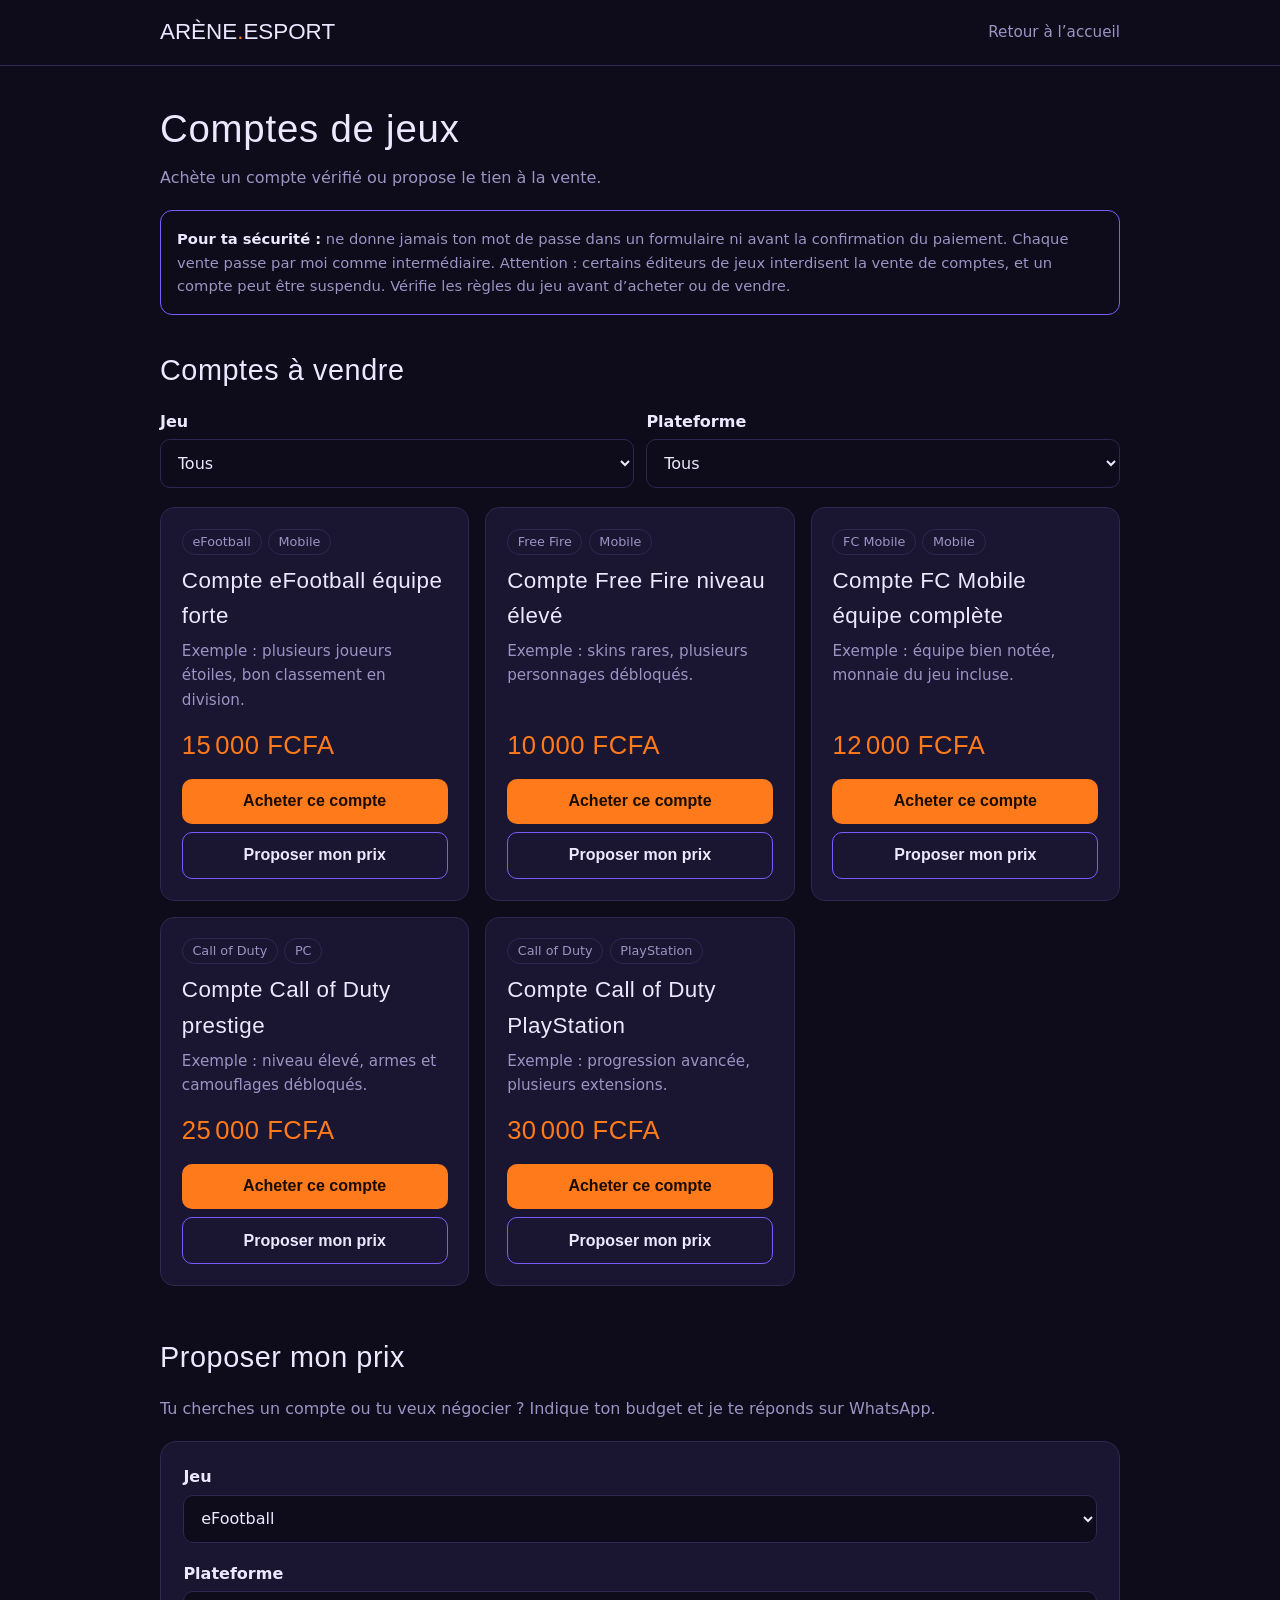
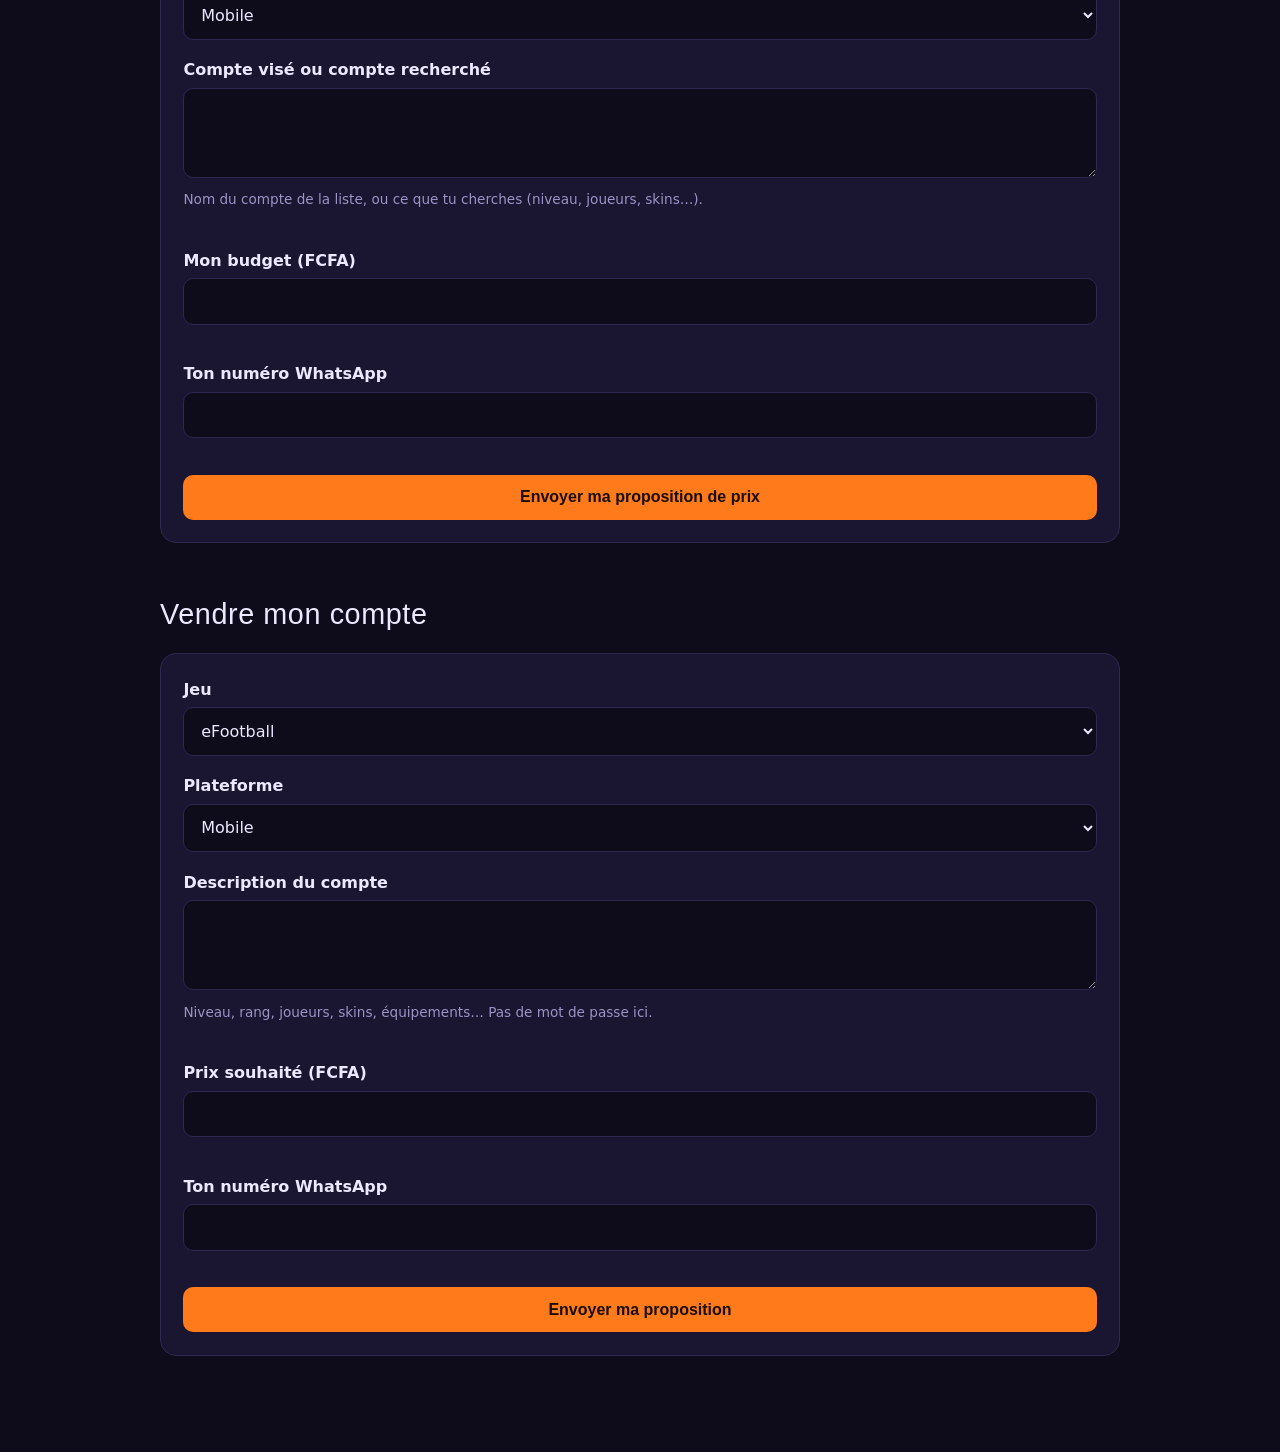
==== comptes.html @ 36faa7ac "Add files via upload" ====
<!DOCTYPE html>
<html lang="fr">
<head>
<meta charset="UTF-8">
<meta name="viewport" content="width=device-width, initial-scale=1">
<title>Comptes de jeux – Arène Esport</title>
<style>
  :root {
    --fond: #0e0b1a;
    --carte: #1a1530;
    --ligne: #2e2750;
    --texte: #ece8ff;
    --discret: #9b94c4;
    --accent: #ff7a1a;
    --accent-2: #7c5cff;
    --erreur: #ff5c7a;
  }
  * { box-sizing: border-box; margin: 0; padding: 0; }
  body {
    background: var(--fond);
    color: var(--texte);
    font-family: system-ui, -apple-system, "Segoe UI", Roboto, sans-serif;
    line-height: 1.6;
  }
  h1, h2, h3, .prix { font-family: "Impact", "Arial Narrow", sans-serif; font-weight: 400; letter-spacing: .02em; }
  a { color: inherit; text-decoration: none; }
  :focus-visible { outline: 3px solid var(--accent); outline-offset: 3px; }
  .conteneur { width: min(100% - 2rem, 960px); margin-inline: auto; }

  header { border-bottom: 1px solid var(--ligne); }
  nav { display: flex; justify-content: space-between; align-items: center; gap: 1rem; padding: .9rem 0; }
  .logo { font-family: "Impact", sans-serif; font-size: 1.4rem; }
  .logo span { color: var(--accent); }
  nav a.retour { color: var(--discret); font-size: .95rem; }

  main { padding: 2rem 0 3rem; }
  h1 { font-size: 2.4rem; margin-bottom: .4rem; }
  h2 { font-size: 1.8rem; margin-bottom: 1rem; }
  .intro { color: var(--discret); margin-bottom: 1.2rem; }

  .avertissement {
    border: 1px solid var(--accent-2);
    border-radius: 12px;
    padding: 1rem;
    color: var(--discret);
    font-size: .92rem;
    margin-bottom: 2rem;
  }
  .avertissement strong { color: var(--texte); }

  section { margin-bottom: 3rem; }

  /* Champs et boutons */
  label { display: block; font-weight: 600; margin-bottom: .3rem; }
  input, select, textarea {
    width: 100%;
    background: var(--fond);
    color: var(--texte);
    border: 1px solid var(--ligne);
    border-radius: 10px;
    padding: .8rem;
    font-size: 1rem;
    font-family: inherit;
  }
  textarea { min-height: 90px; resize: vertical; }
  input:focus, select:focus, textarea:focus { border-color: var(--accent); }
  .invalide { border-color: var(--erreur); }
  .erreur { color: var(--erreur); font-size: .85rem; margin-top: .25rem; min-height: 1.1em; }
  .aide { color: var(--discret); font-size: .85rem; margin-top: .25rem; }
  .bouton {
    background: var(--accent);
    color: #1a0d00;
    font-weight: 700;
    font-size: 1rem;
    border: 0;
    border-radius: 10px;
    padding: .85rem;
    cursor: pointer;
  }
  .bouton:hover { filter: brightness(1.08); }
  .bouton.secondaire { background: transparent; color: var(--texte); border: 1px solid var(--accent-2); }
  .boutons-carte { display: grid; gap: .5rem; }

  /* Filtres */
  .filtres { display: grid; gap: .8rem; grid-template-columns: 1fr 1fr; margin-bottom: 1.2rem; }

  /* Cartes */
  .grille { display: grid; gap: 1rem; grid-template-columns: repeat(auto-fit, minmax(260px, 1fr)); }
  .carte {
    background: var(--carte);
    border: 1px solid var(--ligne);
    border-radius: 14px;
    padding: 1.3rem;
    display: flex;
    flex-direction: column;
  }
  .etiquettes { display: flex; gap: .4rem; flex-wrap: wrap; margin-bottom: .5rem; }
  .etiquette { font-size: .8rem; border: 1px solid var(--ligne); border-radius: 999px; padding: .1rem .6rem; color: var(--discret); }
  .carte h3 { font-size: 1.4rem; margin-bottom: .3rem; }
  .carte p.desc { color: var(--discret); font-size: .95rem; flex-grow: 1; }
  .prix { color: var(--accent); font-size: 1.6rem; margin: .8rem 0; }
  .vide { color: var(--discret); grid-column: 1 / -1; }

  /* Formulaire de vente */
  form {
    background: var(--carte);
    border: 1px solid var(--ligne);
    border-radius: 16px;
    padding: 1.4rem;
    display: grid;
    gap: 1.1rem;
  }
</style>
<link rel="manifest" href="manifest.json">
<meta name="theme-color" content="#0e0b1a">
<link rel="apple-touch-icon" href="icon-192.png">
</head>
<body>

<header>
  <nav class="conteneur">
    <a href="index.html" class="logo">ARÈNE<span>.</span>ESPORT</a>
    <a href="index.html" class="retour">Retour à l’accueil</a>
  </nav>
</header>

<main class="conteneur">
  <h1>Comptes de jeux</h1>
  <p class="intro">Achète un compte vérifié ou propose le tien à la vente.</p>

  <div class="avertissement">
    <strong>Pour ta sécurité :</strong> ne donne jamais ton mot de passe dans un formulaire ni avant la confirmation du paiement.
    Chaque vente passe par moi comme intermédiaire. Attention : certains éditeurs de jeux interdisent la vente de comptes,
    et un compte peut être suspendu. Vérifie les règles du jeu avant d’acheter ou de vendre.
  </div>

  <!-- ===== ACHETER ===== -->
  <section id="acheter">
    <h2>Comptes à vendre</h2>

    <div class="filtres">
      <div>
        <label for="filtre-jeu">Jeu</label>
        <select id="filtre-jeu"></select>
      </div>
      <div>
        <label for="filtre-plateforme">Plateforme</label>
        <select id="filtre-plateforme"></select>
      </div>
    </div>

    <div class="grille" id="grille"></div>
  </section>

  <!-- ===== PROPOSER UN PRIX ===== -->
  <section id="offre">
    <h2>Proposer mon prix</h2>
    <p class="intro">Tu cherches un compte ou tu veux négocier ? Indique ton budget et je te réponds sur WhatsApp.</p>
    <form id="formulaire-offre" novalidate>
      <div>
        <label for="offre-jeu">Jeu</label>
        <select id="offre-jeu"></select>
      </div>
      <div>
        <label for="offre-plateforme">Plateforme</label>
        <select id="offre-plateforme"></select>
      </div>
      <div>
        <label for="offre-details">Compte visé ou compte recherché</label>
        <textarea id="offre-details"></textarea>
        <p class="aide">Nom du compte de la liste, ou ce que tu cherches (niveau, joueurs, skins…).</p>
        <p class="erreur" id="err-offre-details"></p>
      </div>
      <div>
        <label for="offre-budget">Mon budget (FCFA)</label>
        <input id="offre-budget" type="text" inputmode="numeric">
        <p class="erreur" id="err-offre-budget"></p>
      </div>
      <div>
        <label for="offre-whatsapp">Ton numéro WhatsApp</label>
        <input id="offre-whatsapp" type="tel" autocomplete="tel">
        <p class="erreur" id="err-offre-whatsapp"></p>
      </div>
      <button type="submit" class="bouton">Envoyer ma proposition de prix</button>
    </form>
  </section>

  <!-- ===== VENDRE ===== -->
  <section id="vendre">
    <h2>Vendre mon compte</h2>
    <form id="formulaire" novalidate>
      <div>
        <label for="jeu">Jeu</label>
        <select id="jeu"></select>
      </div>
      <div>
        <label for="plateforme">Plateforme</label>
        <select id="plateforme"></select>
      </div>
      <div>
        <label for="description">Description du compte</label>
        <textarea id="description"></textarea>
        <p class="aide">Niveau, rang, joueurs, skins, équipements… Pas de mot de passe ici.</p>
        <p class="erreur" id="err-description"></p>
      </div>
      <div>
        <label for="prix-voulu">Prix souhaité (FCFA)</label>
        <input id="prix-voulu" type="text" inputmode="numeric">
        <p class="erreur" id="err-prix-voulu"></p>
      </div>
      <div>
        <label for="whatsapp">Ton numéro WhatsApp</label>
        <input id="whatsapp" type="tel" autocomplete="tel">
        <p class="erreur" id="err-whatsapp"></p>
      </div>
      <button type="submit" class="bouton">Envoyer ma proposition</button>
    </form>
  </section>
</main>

<script>
  // ===== Réglage : ton numéro WhatsApp (indicatif + numéro, sans + ni espaces) =====
  const NUMERO_ORGANISATEUR = "225XXXXXXXXXX";

  const JEUX = ["eFootball", "Free Fire", "FC Mobile", "Call of Duty"];
  const PLATEFORMES = ["Mobile", "PC", "PlayStation"];

  // ===== Catalogue : EXEMPLES à remplacer par tes vrais comptes vérifiés =====
  const COMPTES = [
    { jeu: "eFootball", plateforme: "Mobile", titre: "Compte eFootball équipe forte",
      desc: "Exemple : plusieurs joueurs étoiles, bon classement en division.", prix: 15000 },
    { jeu: "Free Fire", plateforme: "Mobile", titre: "Compte Free Fire niveau élevé",
      desc: "Exemple : skins rares, plusieurs personnages débloqués.", prix: 10000 },
    { jeu: "FC Mobile", plateforme: "Mobile", titre: "Compte FC Mobile équipe complète",
      desc: "Exemple : équipe bien notée, monnaie du jeu incluse.", prix: 12000 },
    { jeu: "Call of Duty", plateforme: "PC", titre: "Compte Call of Duty prestige",
      desc: "Exemple : niveau élevé, armes et camouflages débloqués.", prix: 25000 },
    { jeu: "Call of Duty", plateforme: "PlayStation", titre: "Compte Call of Duty PlayStation",
      desc: "Exemple : progression avancée, plusieurs extensions.", prix: 30000 }
  ];

  function formaterPrix(n) { return n.toLocaleString("fr-FR") + " FCFA"; }

  function ouvrirWhatsApp(message) {
    window.location.href = "https://wa.me/" + NUMERO_ORGANISATEUR + "?text=" + encodeURIComponent(message);
  }

  // Remplit une liste déroulante
  function remplirSelect(select, options, avecTout) {
    if (avecTout) select.add(new Option("Tous", "Tous"));
    options.forEach(o => select.add(new Option(o, o)));
  }

  const filtreJeu = document.getElementById("filtre-jeu");
  const filtrePlateforme = document.getElementById("filtre-plateforme");
  const grille = document.getElementById("grille");

  remplirSelect(filtreJeu, JEUX, true);
  remplirSelect(filtrePlateforme, PLATEFORMES, true);
  remplirSelect(document.getElementById("jeu"), JEUX, false);
  remplirSelect(document.getElementById("plateforme"), PLATEFORMES, false);
  remplirSelect(document.getElementById("offre-jeu"), JEUX, false);
  remplirSelect(document.getElementById("offre-plateforme"), PLATEFORMES, false);

  function ajouter(parent, balise, classe, texte) {
    const el = document.createElement(balise);
    if (classe) el.className = classe;
    el.textContent = texte;
    parent.appendChild(el);
    return el;
  }

  function afficherComptes() {
    grille.innerHTML = "";
    const liste = COMPTES.filter(c =>
      (filtreJeu.value === "Tous" || c.jeu === filtreJeu.value) &&
      (filtrePlateforme.value === "Tous" || c.plateforme === filtrePlateforme.value)
    );

    if (liste.length === 0) {
      ajouter(grille, "p", "vide", "Aucun compte pour ces filtres. Essaie un autre jeu ou une autre plateforme.");
      return;
    }

    liste.forEach(c => {
      const carte = document.createElement("article");
      carte.className = "carte";

      const etiquettes = document.createElement("div");
      etiquettes.className = "etiquettes";
      ajouter(etiquettes, "span", "etiquette", c.jeu);
      ajouter(etiquettes, "span", "etiquette", c.plateforme);
      carte.appendChild(etiquettes);

      ajouter(carte, "h3", "", c.titre);
      ajouter(carte, "p", "desc", c.desc);
      ajouter(carte, "p", "prix", formaterPrix(c.prix));

      const boutons = document.createElement("div");
      boutons.className = "boutons-carte";
      carte.appendChild(boutons);

      const bouton = ajouter(boutons, "button", "bouton", "Acheter ce compte");
      bouton.addEventListener("click", () => {
        ouvrirWhatsApp("Bonjour, je suis intéressé par ce compte : " + c.titre +
          " (" + c.jeu + ", " + c.plateforme + ") à " + formaterPrix(c.prix) + ".");
      });

      // Pré-remplit le formulaire de proposition avec ce compte, puis y fait défiler la page
      const offre = ajouter(boutons, "button", "bouton secondaire", "Proposer mon prix");
      offre.addEventListener("click", () => {
        document.getElementById("offre-jeu").value = c.jeu;
        document.getElementById("offre-plateforme").value = c.plateforme;
        document.getElementById("offre-details").value = c.titre;
        document.getElementById("offre").scrollIntoView({ behavior: "smooth" });
        document.getElementById("offre-budget").focus({ preventScroll: true });
      });

      grille.appendChild(carte);
    });
  }

  filtreJeu.addEventListener("change", afficherComptes);
  filtrePlateforme.addEventListener("change", afficherComptes);
  afficherComptes();

  // ===== Formulaire de vente =====
  function erreur(id, message) {
    document.getElementById("err-" + id).textContent = message;
    document.getElementById(id).classList.toggle("invalide", message !== "");
    return message === "";
  }

  document.getElementById("formulaire").addEventListener("submit", function (e) {
    e.preventDefault();

    const jeu = document.getElementById("jeu").value;
    const plateforme = document.getElementById("plateforme").value;
    const description = document.getElementById("description").value.trim();
    const prixVoulu = document.getElementById("prix-voulu").value.trim();
    const whatsapp = document.getElementById("whatsapp").value.trim();

    const ok = [
      erreur("description", description.length < 15 ? "Décris ton compte (15 caractères minimum)." : ""),
      erreur("prix-voulu", !/^\d{3,}$/.test(prixVoulu) ? "Entre un prix en chiffres, par exemple 10000." : ""),
      erreur("whatsapp", !/^\+?\d[\d\s]{7,}$/.test(whatsapp) ? "Entre un numéro valide (8 chiffres minimum)." : "")
    ].every(Boolean);

    if (!ok) return;

    ouvrirWhatsApp("Bonjour, je veux vendre mon compte.\n" +
      "Jeu : " + jeu + "\n" +
      "Plateforme : " + plateforme + "\n" +
      "Description : " + description + "\n" +
      "Prix souhaité : " + formaterPrix(Number(prixVoulu)) + "\n" +
      "Mon WhatsApp : " + whatsapp);
  });

  // ===== Formulaire de proposition de prix =====
  document.getElementById("formulaire-offre").addEventListener("submit", function (e) {
    e.preventDefault();

    const jeu = document.getElementById("offre-jeu").value;
    const plateforme = document.getElementById("offre-plateforme").value;
    const details = document.getElementById("offre-details").value.trim();
    const budget = document.getElementById("offre-budget").value.trim();
    const whatsapp = document.getElementById("offre-whatsapp").value.trim();

    const ok = [
      erreur("offre-details", details.length < 10 ? "Indique le compte visé ou ce que tu cherches (10 caractères minimum)." : ""),
      erreur("offre-budget", !/^\d{3,}$/.test(budget) ? "Entre ton budget en chiffres, par exemple 8000." : ""),
      erreur("offre-whatsapp", !/^\+?\d[\d\s]{7,}$/.test(whatsapp) ? "Entre un numéro valide (8 chiffres minimum)." : "")
    ].every(Boolean);

    if (!ok) return;

    ouvrirWhatsApp("Bonjour, je veux proposer un prix pour un compte.\n" +
      "Jeu : " + jeu + "\n" +
      "Plateforme : " + plateforme + "\n" +
      "Compte visé ou recherché : " + details + "\n" +
      "Mon budget : " + formaterPrix(Number(budget)) + "\n" +
      "Mon WhatsApp : " + whatsapp);
  });
</script>
<script src="pwa.js"></script>
</body>
</html>
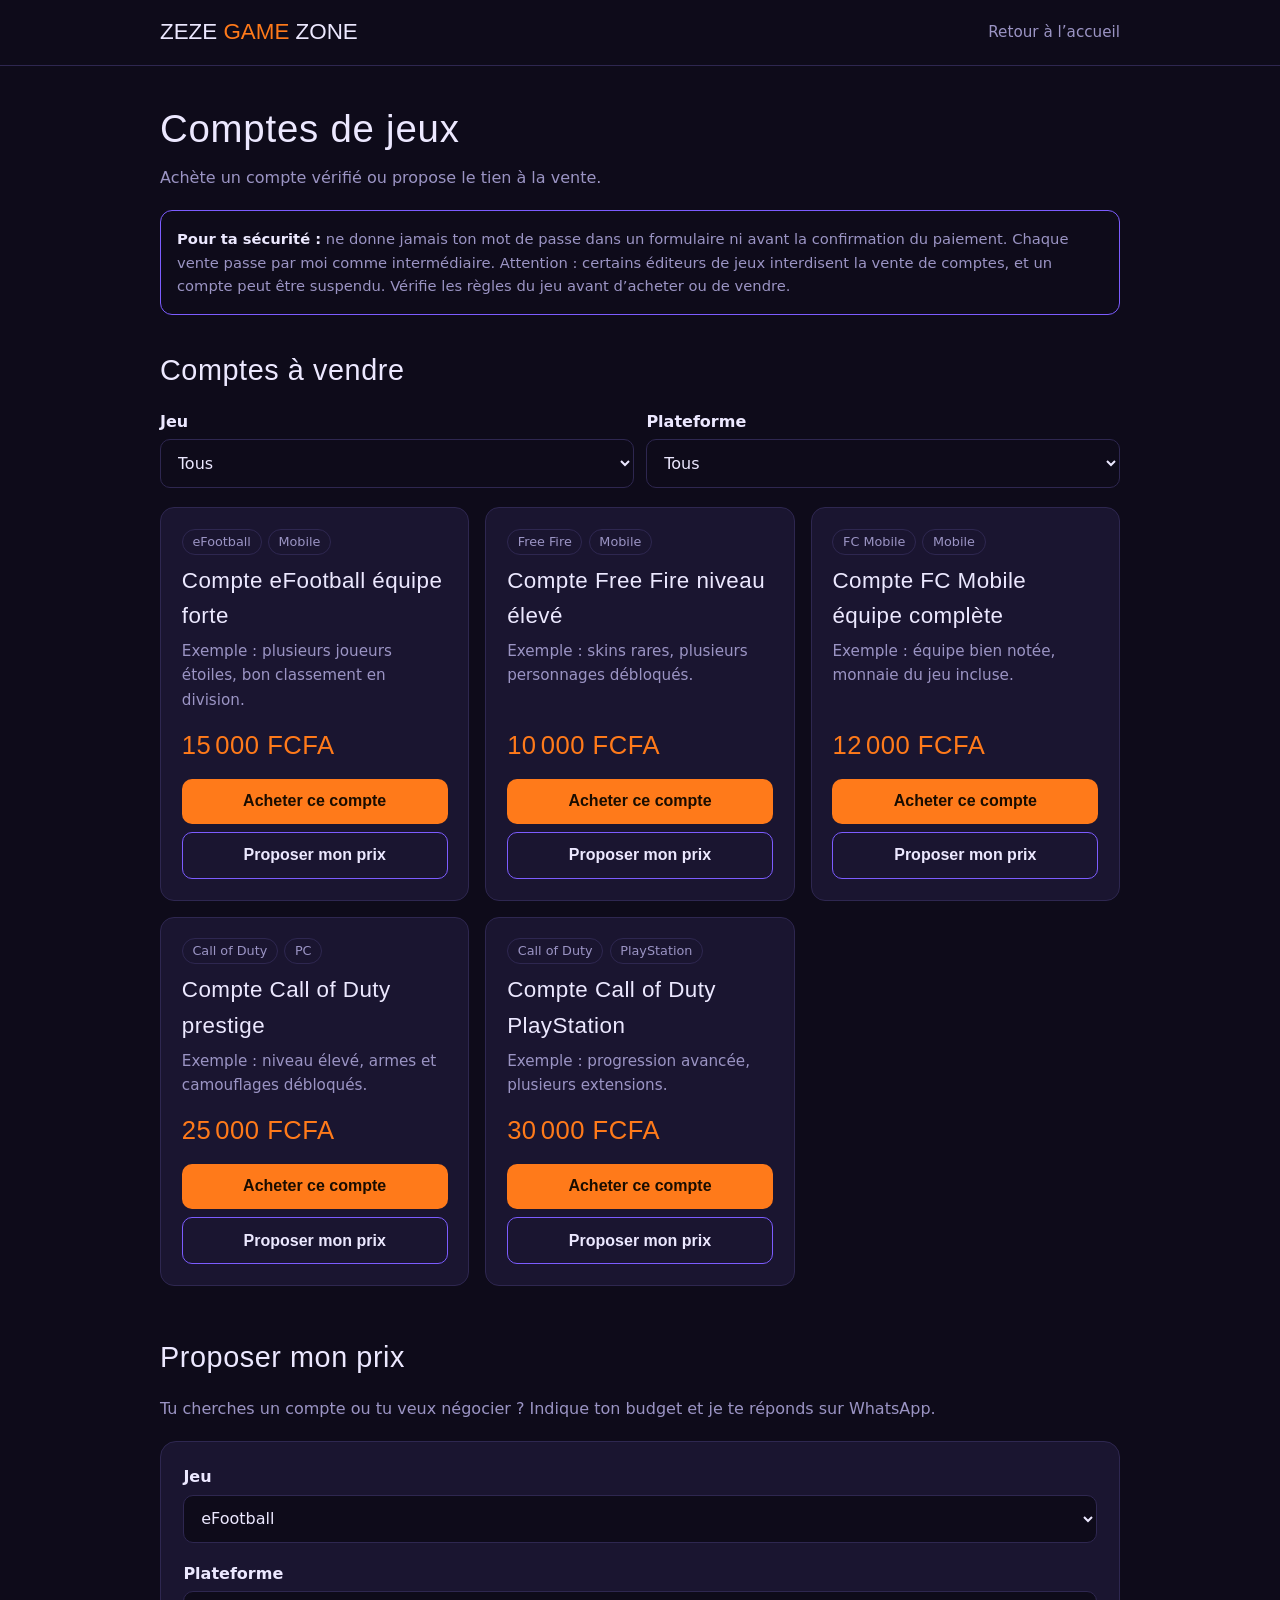
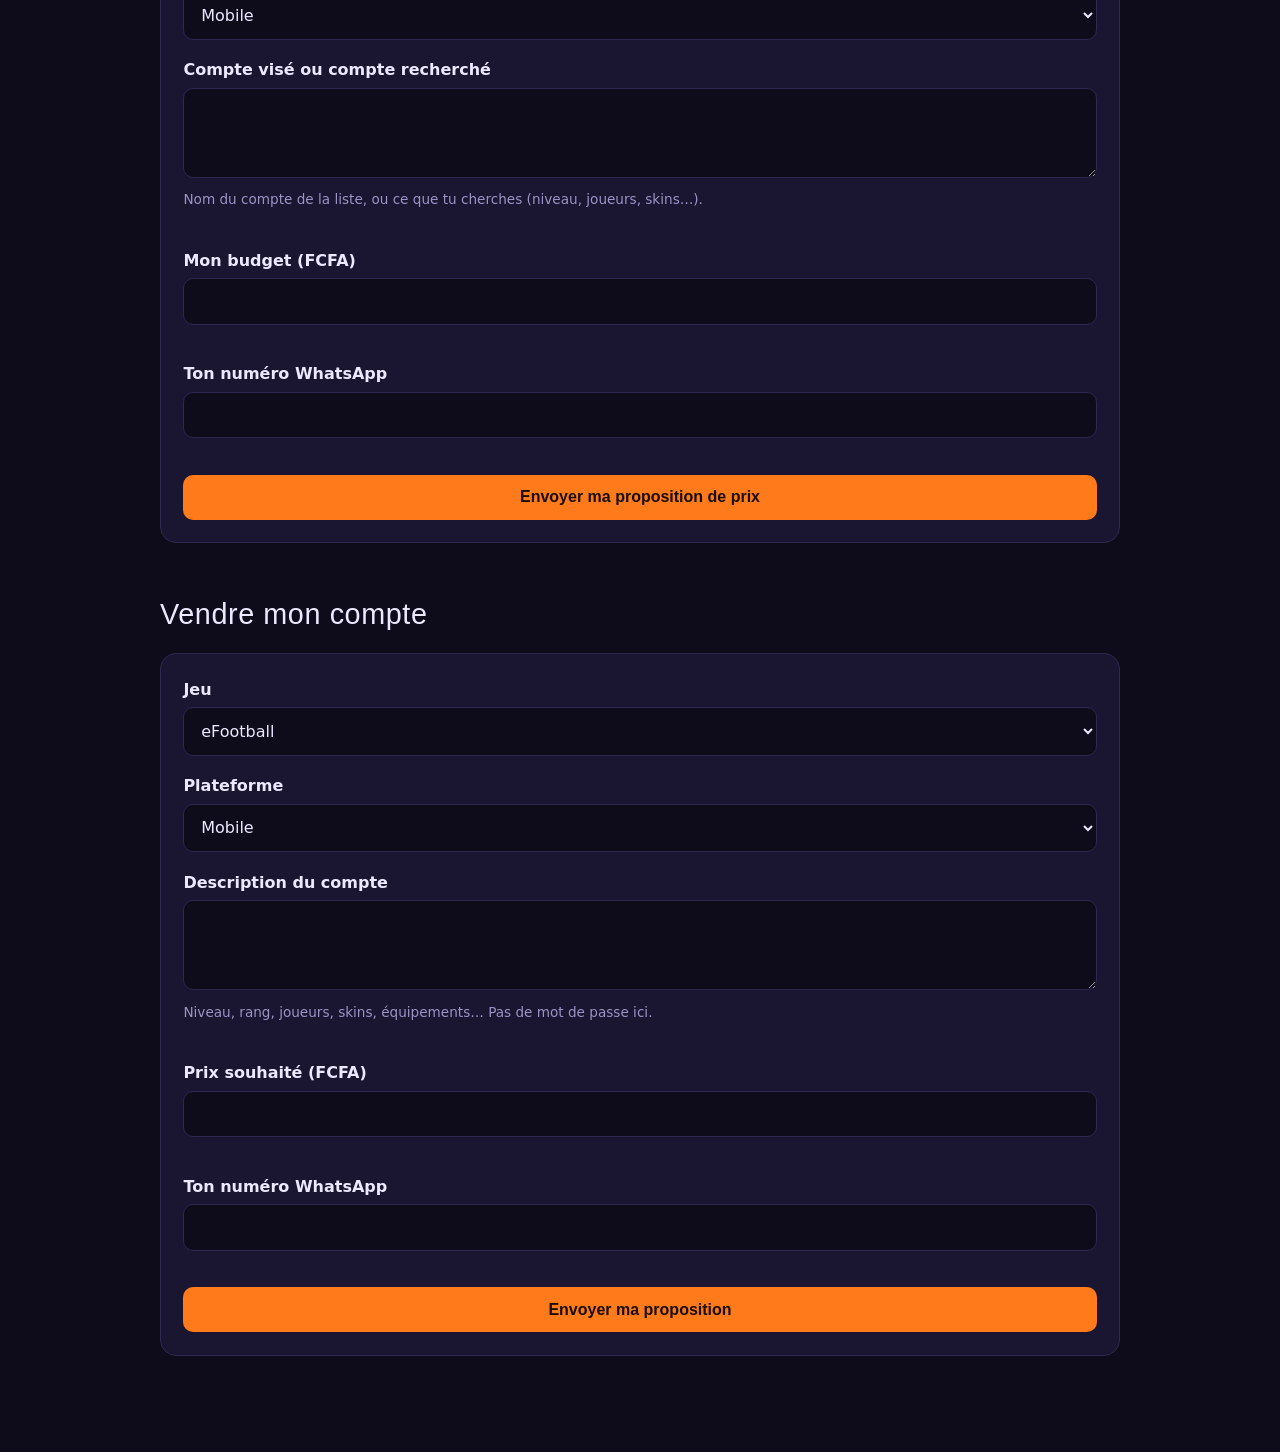
==== commit 0e237eaa: "Add files via upload" ====
--- a/comptes.html
+++ b/comptes.html
@@ -3,7 +3,7 @@
 <head>
 <meta charset="UTF-8">
 <meta name="viewport" content="width=device-width, initial-scale=1">
-<title>Comptes de jeux – Arène Esport</title>
+<title>Comptes de jeux – ZEZE GAME ZONE</title>
 <style>
   :root {
     --fond: #0e0b1a;
@@ -119,7 +119,7 @@
 
 <header>
   <nav class="conteneur">
-    <a href="index.html" class="logo">ARÈNE<span>.</span>ESPORT</a>
+    <a href="index.html" class="logo">ZEZE <span>GAME</span> ZONE</a>
     <a href="index.html" class="retour">Retour à l’accueil</a>
   </nav>
 </header>
@@ -220,7 +220,7 @@
 
 <script>
   // ===== Réglage : ton numéro WhatsApp (indicatif + numéro, sans + ni espaces) =====
-  const NUMERO_ORGANISATEUR = "225XXXXXXXXXX";
+  const NUMERO_ORGANISATEUR = "2250171194065";
 
   const JEUX = ["eFootball", "Free Fire", "FC Mobile", "Call of Duty"];
   const PLATEFORMES = ["Mobile", "PC", "PlayStation"];
